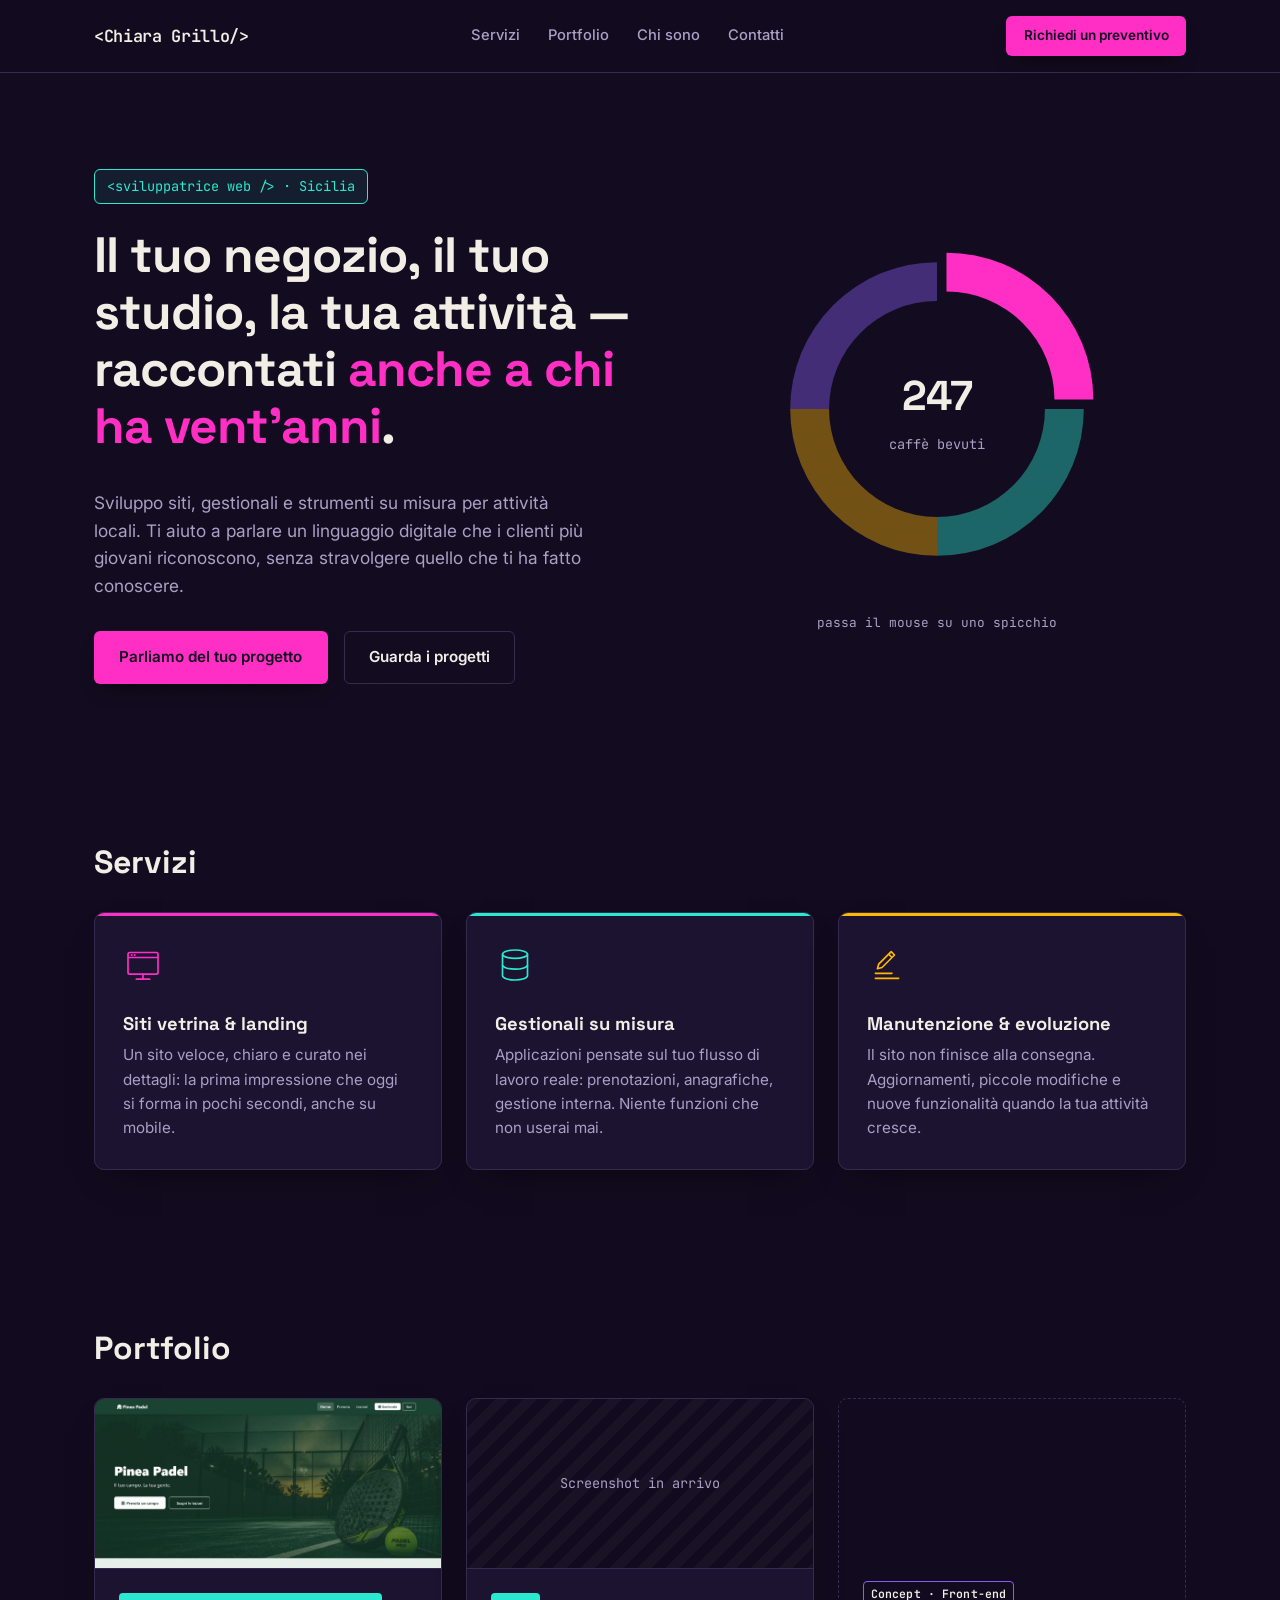
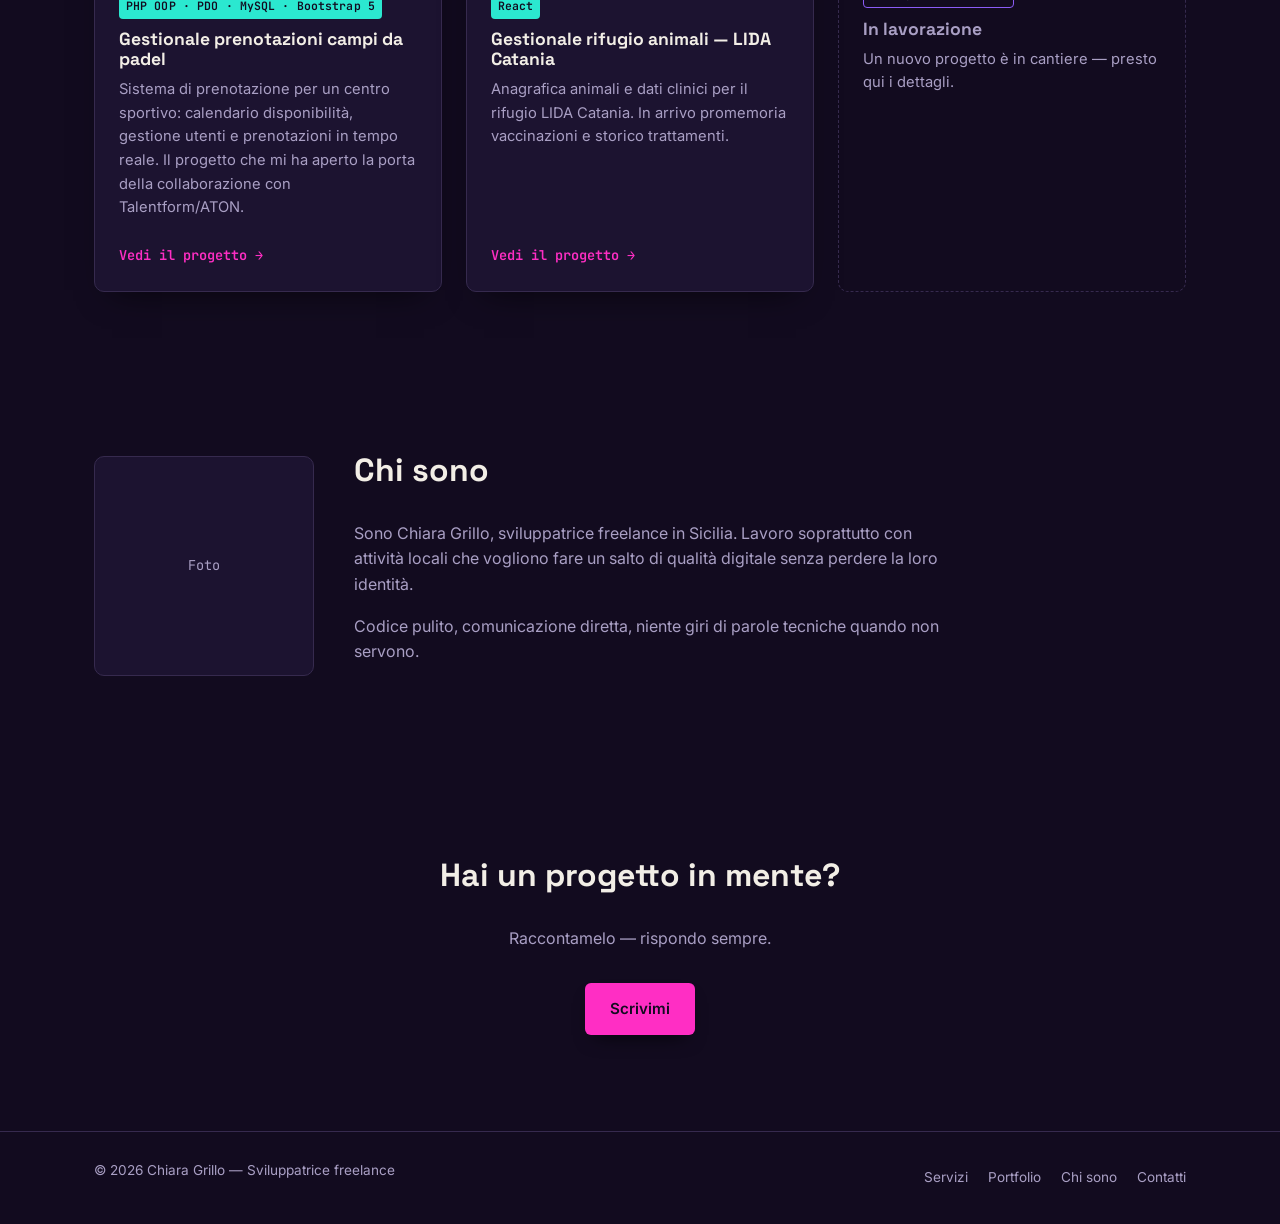
==== index.html @ 46afcff4 "init" ====
<!DOCTYPE html>
<html lang="it">
<head>
<meta charset="UTF-8">
<meta name="viewport" content="width=device-width, initial-scale=1.0">
<title>Chiara — Sviluppatrice freelance</title>
<meta name="description" content="Siti, gestionali e strumenti su misura per attività locali. Sviluppo web freelance in Sicilia.">

<link rel="preconnect" href="https://fonts.googleapis.com">
<link rel="preconnect" href="https://fonts.gstatic.com" crossorigin>
<link href="https://fonts.googleapis.com/css2?family=Space+Grotesk:wght@700&family=Inter:wght@400;500;600&family=JetBrains+Mono:wght@400;600&display=swap" rel="stylesheet">

<link rel="stylesheet" href="style.css">
</head>
<body>

<header class="site-header" id="top">
  <div class="container header__inner">
    <a href="#top" class="logo">&lt;Chiara Grillo/&gt;</a>
    <nav class="nav" aria-label="Navigazione principale">
      <a href="#servizi">Servizi</a>
      <a href="#portfolio">Portfolio</a>
      <a href="#chi-sono">Chi sono</a>
      <a href="#contatti">Contatti</a>
    </nav>
    <a href="#contatti" class="btn btn--primary btn--small">Richiedi un preventivo</a>
  </div>
</header>

<main>

  <section class="hero">
    <div class="container hero__inner">

      <div class="hero__content">
        <p class="eyebrow">&lt;sviluppatrice web /&gt; · Sicilia</p>
        <h1 class="hero__title">Il tuo negozio, il tuo studio, la tua attività — raccontati <span class="highlight">anche a chi ha vent'anni</span>.</h1>
        <p class="hero__subtitle">Sviluppo siti, gestionali e strumenti su misura per attività locali. Ti aiuto a parlare un linguaggio digitale che i clienti più giovani riconoscono, senza stravolgere quello che ti ha fatto conoscere.</p>
        <div class="hero__ctas">
          <a href="#contatti" class="btn btn--primary">Parliamo del tuo progetto</a>
          <a href="#portfolio" class="btn btn--outline">Guarda i progetti</a>
        </div>
      </div>

      <div class="hero__visual">
        <div class="ring" role="group" aria-label="Statistiche scherzose del mio lavoro — passa il mouse o tocca uno spicchio">
          <svg class="ring__svg" viewBox="-220 -220 440 440" width="380" height="380" aria-hidden="true">
            <path class="segment active" data-i="0" fill="#ff2ec4"
              d="M 0,-170 A170,170 0 0 1 170,0 L125,0 A125,125 0 0 0 0,-125 Z"
              tabindex="0" role="button" aria-label="247, caffè bevuti"></path>
            <path class="segment dim" data-i="1" fill="#2be8d0"
              d="M 170,0 A170,170 0 0 1 0,170 L0,125 A125,125 0 0 0 125,0 Z"
              tabindex="0" role="button" aria-label="1.842, bug schiacciati"></path>
            <path class="segment dim" data-i="2" fill="#ffb703"
              d="M 0,170 A170,170 0 0 1 -170,0 L-125,0 A125,125 0 0 0 0,125 Z"
              tabindex="0" role="button" aria-label="12.400, righe di codice circa"></path>
            <path class="segment dim" data-i="3" fill="#8b5cf6"
              d="M -170,0 A170,170 0 0 1 0,-170 L0,-125 A125,125 0 0 0 -125,0 Z"
              tabindex="0" role="button" aria-label="2, tastiere rotte"></path>
          </svg>
          <div class="ring__center" aria-live="polite" aria-atomic="true">
            <span class="ring__number">247</span>
            <span class="ring__label">caffè bevuti</span>
          </div>
        </div>
        <p class="ring-hint">passa il mouse su uno spicchio</p>
      </div>

    </div>
  </section>

  <section class="services" id="servizi">
    <div class="container">
      <h2 class="section-title">Servizi</h2>
      <div class="services__grid">

        <article class="service-card" style="--accent:#ff2ec4">
          <div class="service-card__bar"></div>
          <svg class="service-card__icon" viewBox="0 0 48 48" fill="none" aria-hidden="true">
            <rect x="6" y="9" width="36" height="26" rx="2" stroke="currentColor" stroke-width="2"/>
            <path d="M6 15h36" stroke="currentColor" stroke-width="2"/>
            <circle cx="10.5" cy="12" r="1.2" fill="currentColor"/>
            <circle cx="14" cy="12" r="1.2" fill="currentColor"/>
            <path d="M16 41h16M24 35v6" stroke="currentColor" stroke-width="2" stroke-linecap="round"/>
          </svg>
          <h3>Siti vetrina &amp; landing</h3>
          <p>Un sito veloce, chiaro e curato nei dettagli: la prima impressione che oggi si forma in pochi secondi, anche su mobile.</p>
        </article>

        <article class="service-card" style="--accent:#2be8d0">
          <div class="service-card__bar"></div>
          <svg class="service-card__icon" viewBox="0 0 48 48" fill="none" aria-hidden="true">
            <ellipse cx="24" cy="11" rx="15" ry="5" stroke="currentColor" stroke-width="2"/>
            <path d="M9 11v13c0 2.8 6.7 5 15 5s15-2.2 15-5V11" stroke="currentColor" stroke-width="2"/>
            <path d="M9 24v13c0 2.8 6.7 5 15 5s15-2.2 15-5V24" stroke="currentColor" stroke-width="2"/>
          </svg>
          <h3>Gestionali su misura</h3>
          <p>Applicazioni pensate sul tuo flusso di lavoro reale: prenotazioni, anagrafiche, gestione interna. Niente funzioni che non userai mai.</p>
        </article>

        <article class="service-card" style="--accent:#ffb703">
          <div class="service-card__bar"></div>
          <svg class="service-card__icon" viewBox="0 0 48 48" fill="none" aria-hidden="true">
            <path d="M29 8l4 4-15 15-5.5 1.5L14 23z" stroke="currentColor" stroke-width="2" stroke-linejoin="round"/>
            <path d="M26 11l4 4" stroke="currentColor" stroke-width="2"/>
            <path d="M10 34h20M10 40h28" stroke="currentColor" stroke-width="2" stroke-linecap="round"/>
          </svg>
          <h3>Manutenzione &amp; evoluzione</h3>
          <p>Il sito non finisce alla consegna. Aggiornamenti, piccole modifiche e nuove funzionalità quando la tua attività cresce.</p>
        </article>

      </div>
    </div>
  </section>

  <section class="portfolio" id="portfolio">
    <div class="container">
      <h2 class="section-title">Portfolio</h2>
      <div class="portfolio__grid">

        <article class="case-card">
          <div class="case-card__media">
            <img src="screenshot/padel/hero.jpg" alt="Homepage del gestionale Pinea Padel" loading="lazy">
          </div>
          <div class="case-card__body">
            <span class="tag">PHP OOP · PDO · MySQL · Bootstrap 5</span>
            <h3>Gestionale prenotazioni campi da padel</h3>
            <p>Sistema di prenotazione per un centro sportivo: calendario disponibilità, gestione utenti e prenotazioni in tempo reale. Il progetto che mi ha aperto la porta della collaborazione con Talentform/ATON.</p>
            <a href="progetti/padel.html" class="case-card__link">Vedi il progetto &rarr;</a>
          </div>
        </article>

        <article class="case-card">
          <div class="case-card__media">
            <!-- TODO: sostituire con screenshot reale del gestionale LIDA -->
            <span>Screenshot in arrivo</span>
          </div>
          <div class="case-card__body">
            <span class="tag">React</span>
            <h3>Gestionale rifugio animali — LIDA Catania</h3>
            <p>Anagrafica animali e dati clinici per il rifugio LIDA Catania. In arrivo promemoria vaccinazioni e storico trattamenti.</p>
            <!-- TODO: aggiungere link a repo/demo se disponibile -->
            <a href="#" class="case-card__link">Vedi il progetto &rarr;</a>
          </div>
        </article>

        <article class="case-card case-card--placeholder">
          <div class="case-card__body case-card__body--placeholder">
            <span class="tag tag--outline">Concept · Front-end</span>
            <h3>In lavorazione</h3>
            <p>Un nuovo progetto è in cantiere — presto qui i dettagli.</p>
          </div>
        </article>

      </div>
    </div>
  </section>

  <section class="about" id="chi-sono">
    <div class="container about__inner">
      <div class="about__photo">
        <!-- TODO: sostituire con foto reale -->
        <span>Foto</span>
      </div>
      <div class="about__text">
        <h2 class="section-title">Chi sono</h2>
        <p>Sono Chiara Grillo, sviluppatrice freelance in Sicilia. Lavoro soprattutto con attività locali che vogliono fare un salto di qualità digitale senza perdere la loro identità.</p>
        <p>Codice pulito, comunicazione diretta, niente giri di parole tecniche quando non servono.</p>
      </div>
    </div>
  </section>

  <section class="contact" id="contatti">
    <div class="container contact__inner">
      <h2 class="section-title">Hai un progetto in mente?</h2>
      <p>Raccontamelo — rispondo sempre.</p>
      <a href="mailto:chiarag295@gmail.com" class="btn btn--primary">Scrivimi</a>
    </div>
  </section>

</main>

<footer class="site-footer">
  <div class="container footer__inner">
    <p>&copy; 2026 Chiara Grillo — Sviluppatrice freelance</p>
    <nav class="footer__links" aria-label="Link footer">
      <a href="#servizi">Servizi</a>
      <a href="#portfolio">Portfolio</a>
      <a href="#chi-sono">Chi sono</a>
      <a href="#contatti">Contatti</a>
    </nav>
  </div>
</footer>

<script src="script.js"></script>
</body>
</html>
---- style.css ----
/* ==========================================================================
   Design tokens
   ========================================================================== */
:root {
  --bg: #120b1f;
  --surface: #1c1330;
  --border: #362a4e;
  --text: #f2eee6;
  --text-secondary: #a99fc4;

  --magenta: #ff2ec4;
  --cyan: #2be8d0;
  --gold: #ffb703;
  --violet: #8b5cf6;
  --dark-text: #120b1f;

  --shadow-soft: 0 16px 32px -18px rgba(0, 0, 0, 0.7);
  --shadow-btn: 0 10px 20px -10px rgba(0, 0, 0, 0.8);

  --radius-btn: 6px;
  --radius-card: 10px;

  --font-display: 'Space Grotesk', sans-serif;
  --font-body: 'Inter', sans-serif;
  --font-mono: 'JetBrains Mono', monospace;

  --container-width: 1140px;
}

/* ==========================================================================
   Reset
   ========================================================================== */
*, *::before, *::after { box-sizing: border-box; }
html, body { margin: 0; padding: 0; }
html { scroll-behavior: smooth; }
body {
  background: var(--bg);
  color: var(--text);
  font-family: var(--font-body);
  font-size: 1rem;
  line-height: 1.6;
  -webkit-font-smoothing: antialiased;
  position: relative;
}
img { max-width: 100%; display: block; }
a { color: inherit; text-decoration: none; }
h1, h2, h3 { font-family: var(--font-display); font-weight: 700; line-height: 1.15; margin: 0 0 0.6em; }
p { margin: 0 0 1em; }
ul { margin: 0; padding: 0; }
button { font: inherit; }

/* film-grain texture overlay */
body::before {
  content: "";
  position: fixed;
  inset: 0;
  z-index: 999;
  pointer-events: none;
  opacity: 0.05;
  mix-blend-mode: overlay;
  background-image: url("data:image/svg+xml;utf8,<svg xmlns='http://www.w3.org/2000/svg' width='120' height='120'><filter id='n'><feTurbulence type='fractalNoise' baseFrequency='0.9' numOctaves='2' stitchTiles='stitch'/></filter><rect width='100%25' height='100%25' filter='url(%23n)'/></svg>");
}

.container {
  width: 100%;
  max-width: var(--container-width);
  margin: 0 auto;
  padding: 0 24px;
}

.section-title {
  font-size: clamp(1.6rem, 2.5vw, 2.1rem);
  margin-bottom: 2rem;
}

/* ==========================================================================
   Buttons
   ========================================================================== */
.btn {
  display: inline-flex;
  align-items: center;
  justify-content: center;
  gap: 0.5em;
  padding: 0.85em 1.6em;
  border-radius: var(--radius-btn);
  font-family: var(--font-body);
  font-weight: 600;
  font-size: 0.95rem;
  border: 1px solid transparent;
  cursor: pointer;
  transition: transform 0.15s ease, background-color 0.15s ease, border-color 0.15s ease;
}
.btn--primary {
  background: var(--magenta);
  color: var(--dark-text);
  box-shadow: var(--shadow-btn);
}
.btn--primary:hover { transform: translateY(-2px); }
.btn--outline {
  background: transparent;
  color: var(--text);
  border-color: var(--border);
}
.btn--outline:hover { border-color: var(--text-secondary); transform: translateY(-2px); }
.btn--small { padding: 0.6em 1.2em; font-size: 0.85rem; }

/* ==========================================================================
   Header
   ========================================================================== */
.site-header {
  position: sticky;
  top: 0;
  z-index: 100;
  background: rgba(18, 11, 31, 0.85);
  backdrop-filter: blur(10px);
  border-bottom: 1px solid var(--border);
}
.header__inner {
  display: flex;
  align-items: center;
  justify-content: space-between;
  gap: 24px;
  padding-top: 16px;
  padding-bottom: 16px;
}
.logo {
  font-family: var(--font-mono);
  font-weight: 600;
  font-size: 1.05rem;
  letter-spacing: -0.02em;
  white-space: nowrap;
}
.nav {
  display: flex;
  gap: 28px;
  flex: 1;
  justify-content: center;
}
.nav a {
  font-size: 0.92rem;
  font-weight: 500;
  color: var(--text-secondary);
  transition: color 0.15s ease;
}
.nav a:hover { color: var(--text); }

@media (max-width: 780px) {
  .nav { display: none; }
}

/* ==========================================================================
   Hero
   ========================================================================== */
.hero {
  padding: 96px 0 80px;
}
.hero__inner {
  display: grid;
  grid-template-columns: 1.1fr 1fr;
  gap: 48px;
  align-items: center;
}
@media (max-width: 900px) {
  .hero__inner { grid-template-columns: 1fr; }
  .hero__visual { display: flex; flex-direction: column; align-items: center; }
}

.eyebrow {
  display: inline-block;
  font-family: var(--font-mono);
  font-size: 0.85rem;
  color: var(--cyan);
  border: 1px solid var(--cyan);
  background: rgba(43, 232, 208, 0.08);
  padding: 0.4em 0.9em;
  border-radius: var(--radius-btn);
  margin-bottom: 1.4rem;
}

.hero__title {
  font-size: clamp(2.1rem, 4vw, 3.1rem);
  letter-spacing: -0.02em;
  margin-bottom: 0.7em;
}
.hero__title .highlight { color: var(--magenta); }

.hero__subtitle {
  color: var(--text-secondary);
  font-size: 1.08rem;
  max-width: 46ch;
  margin-bottom: 2rem;
}

.hero__ctas {
  display: flex;
  gap: 16px;
  flex-wrap: wrap;
}

.hero__visual {
  display: flex;
  flex-direction: column;
  align-items: center;
  gap: 14px;
  min-width: 0;
}

.ring-hint {
  display: none;
  font-family: var(--font-mono);
  font-size: 0.8rem;
  color: var(--text-secondary);
  margin: 0;
}
html.js-ready .ring-hint { display: block; }

/* ==========================================================================
   Interactive ring
   ========================================================================== */
.ring {
  position: relative;
  width: 380px;
  height: 380px;
  max-width: 100%;
}
.ring__svg {
  width: 100%;
  height: 100%;
  overflow: visible;
}
.segment {
  cursor: pointer;
  transform-box: fill-box;
  transform-origin: center;
  transition: transform 0.28s cubic-bezier(.2, .8, .2, 1), opacity 0.28s ease;
}
.segment:focus-visible {
  outline: 2px solid var(--text);
  outline-offset: 3px;
}
.segment.dim { opacity: 0.4; }
.segment[data-i="0"].active { transform: translate(11px, -11px); }
.segment[data-i="1"].active { transform: translate(11px, 11px); }
.segment[data-i="2"].active { transform: translate(-11px, 11px); }
.segment[data-i="3"].active { transform: translate(-11px, -11px); }

.ring__center {
  position: absolute;
  inset: 0;
  display: flex;
  flex-direction: column;
  align-items: center;
  justify-content: center;
  text-align: center;
  pointer-events: none;
}
.ring__number {
  font-family: var(--font-display);
  font-weight: 700;
  font-size: 2.6rem;
  color: var(--text);
}
.ring__label {
  font-family: var(--font-mono);
  font-size: 0.85rem;
  color: var(--text-secondary);
  margin-top: 0.3em;
}

/* ==========================================================================
   Services
   ========================================================================== */
.services { padding: 80px 0; }
.services__grid {
  display: grid;
  grid-template-columns: repeat(auto-fit, minmax(260px, 1fr));
  gap: 24px;
}
.service-card {
  position: relative;
  background: var(--surface);
  border: 1px solid var(--border);
  border-radius: var(--radius-card);
  box-shadow: var(--shadow-soft);
  padding: 32px 28px 28px;
  overflow: hidden;
  color: var(--accent, var(--magenta));
}
.service-card__bar {
  position: absolute;
  top: 0; left: 0; right: 0;
  height: 3px;
  background: var(--accent, var(--magenta));
}
.service-card__icon {
  width: 40px;
  height: 40px;
  margin-bottom: 20px;
}
.service-card h3 {
  color: var(--text);
  font-size: 1.15rem;
  margin-bottom: 0.5em;
}
.service-card p {
  color: var(--text-secondary);
  font-size: 0.95rem;
  margin: 0;
}

/* ==========================================================================
   Portfolio
   ========================================================================== */
.portfolio { padding: 80px 0; }
.portfolio__grid {
  display: grid;
  grid-template-columns: repeat(auto-fit, minmax(300px, 1fr));
  gap: 24px;
}
.case-card {
  background: var(--surface);
  border: 1px solid var(--border);
  border-radius: var(--radius-card);
  box-shadow: var(--shadow-soft);
  overflow: hidden;
  display: flex;
  flex-direction: column;
}
.case-card__media {
  height: 170px;
  background:
    repeating-linear-gradient(135deg, rgba(255,255,255,0.03) 0 10px, transparent 10px 20px),
    var(--bg);
  border-bottom: 1px solid var(--border);
  display: flex;
  align-items: center;
  justify-content: center;
  color: var(--text-secondary);
  font-family: var(--font-mono);
  font-size: 0.85rem;
}
.case-card__body { padding: 24px; flex: 1; display: flex; flex-direction: column; }
.tag {
  display: inline-block;
  align-self: flex-start;
  background: var(--cyan);
  color: var(--dark-text);
  font-family: var(--font-mono);
  font-weight: 600;
  font-size: 0.72rem;
  letter-spacing: 0.01em;
  padding: 0.3em 0.6em;
  border-radius: 4px;
  margin-bottom: 0.9em;
}
.tag--outline {
  background: transparent;
  color: var(--text);
  border: 1px solid var(--violet);
}
.case-card h3 {
  font-size: 1.1rem;
  margin-bottom: 0.5em;
}
.case-card p {
  color: var(--text-secondary);
  font-size: 0.92rem;
  flex: 1;
}
.case-card__link {
  font-family: var(--font-mono);
  font-size: 0.85rem;
  font-weight: 600;
  color: var(--magenta);
  margin-top: 0.8em;
}
.case-card__link:hover { text-decoration: underline; }

.case-card--placeholder {
  background: transparent;
  border: 1px dashed var(--border);
  box-shadow: none;
}
.case-card__body--placeholder {
  align-items: flex-start;
  justify-content: center;
  min-height: 236px;
}
.case-card--placeholder h3 { color: var(--text-secondary); }
.case-card--placeholder p { color: var(--text-secondary); flex: none; }

/* ==========================================================================
   About
   ========================================================================== */
.about { padding: 80px 0; }
.about__inner {
  display: grid;
  grid-template-columns: 220px 1fr;
  gap: 40px;
  align-items: center;
}
@media (max-width: 700px) {
  .about__inner { grid-template-columns: 1fr; }
}
.about__photo {
  width: 220px;
  height: 220px;
  border-radius: var(--radius-card);
  background: var(--surface);
  border: 1px solid var(--border);
  display: flex;
  align-items: center;
  justify-content: center;
  color: var(--text-secondary);
  font-family: var(--font-mono);
  font-size: 0.85rem;
}
.about__text p { color: var(--text-secondary); max-width: 60ch; }

/* ==========================================================================
   Contact
   ========================================================================== */
.contact { padding: 96px 0; text-align: center; }
.contact__inner p {
  color: var(--text-secondary);
  margin-bottom: 2rem;
}

/* ==========================================================================
   Footer
   ========================================================================== */
.site-footer {
  border-top: 1px solid var(--border);
  padding: 28px 0;
}
.footer__inner {
  display: flex;
  flex-wrap: wrap;
  gap: 16px;
  align-items: center;
  justify-content: space-between;
  color: var(--text-secondary);
  font-size: 0.85rem;
}
.footer__links { display: flex; gap: 20px; }
.footer__links a { color: var(--text-secondary); }
.footer__links a:hover { color: var(--text); }

/* ==========================================================================
   Case study pages (progetti/)
   ========================================================================== */
.case-card__media img {
  width: 100%;
  height: 100%;
  object-fit: cover;
  display: block;
}

.case-detail__back {
  display: inline-block;
  color: var(--text-secondary);
  font-family: var(--font-mono);
  font-size: 0.85rem;
  padding: 20px 0;
  transition: color 0.15s ease;
}
.case-detail__back:hover { color: var(--text); }

.case-hero {
  padding: 64px 0 48px;
}
.case-hero h1 {
  font-family: var(--font-display);
  font-size: clamp(2rem, 3.6vw, 2.8rem);
  margin-bottom: 0.5em;
}
.case-hero p {
  color: var(--text-secondary);
  font-size: 1.05rem;
  max-width: 68ch;
  margin-bottom: 2rem;
}

.case-shot {
  border: 1px solid var(--border);
  border-radius: var(--radius-card);
  overflow: hidden;
  box-shadow: var(--shadow-soft);
}
.case-shot img { width: 100%; display: block; }
.case-shot + .case-shot { margin-top: 32px; }

.case-shot__caption {
  color: var(--text-secondary);
  font-family: var(--font-mono);
  font-size: 0.85rem;
  margin-top: 0.6em;
}

.case-section {
  padding: 64px 0;
  border-top: 1px solid var(--border);
}
.case-section h2 {
  font-size: clamp(1.5rem, 2.2vw, 1.9rem);
  margin-bottom: 0.8em;
}
.case-section p {
  color: var(--text-secondary);
  max-width: 68ch;
}

.case-cta {
  padding: 80px 0;
  text-align: center;
}
.case-cta p {
  color: var(--text-secondary);
  margin-bottom: 2rem;
}
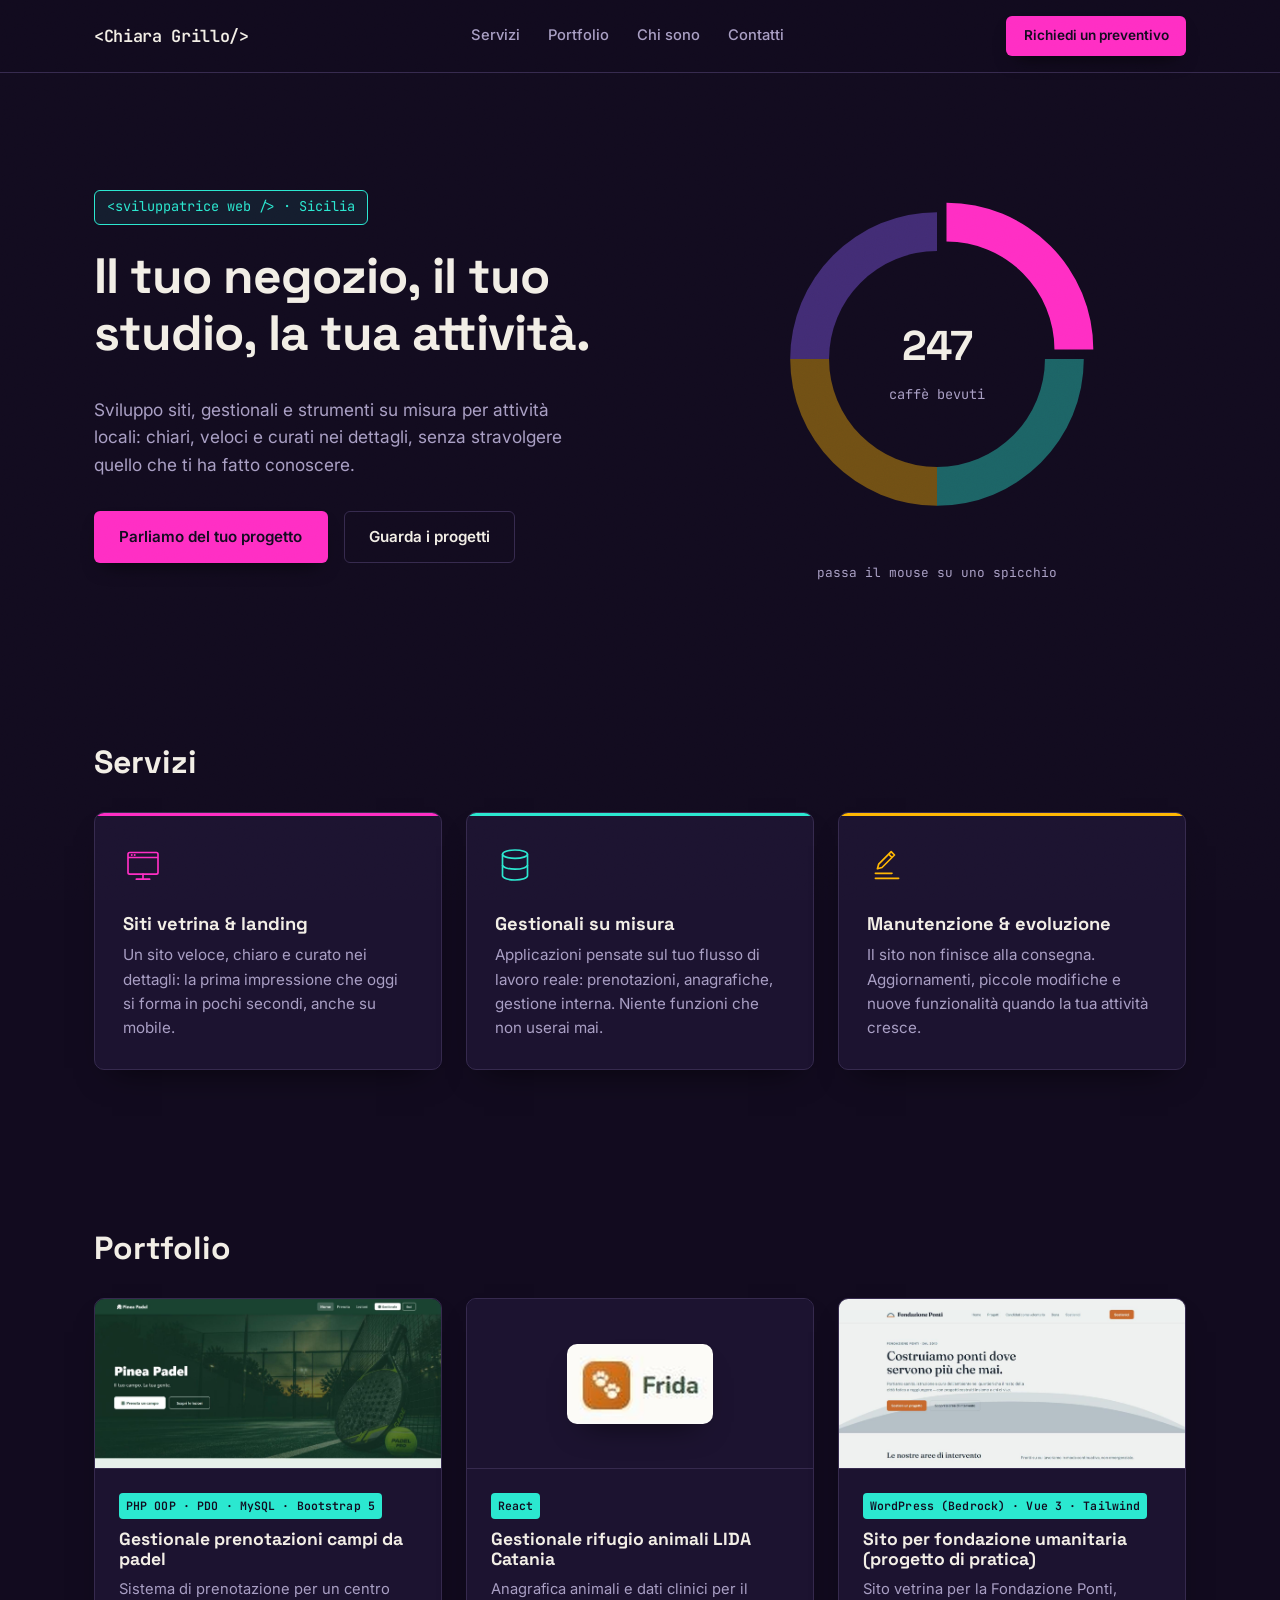
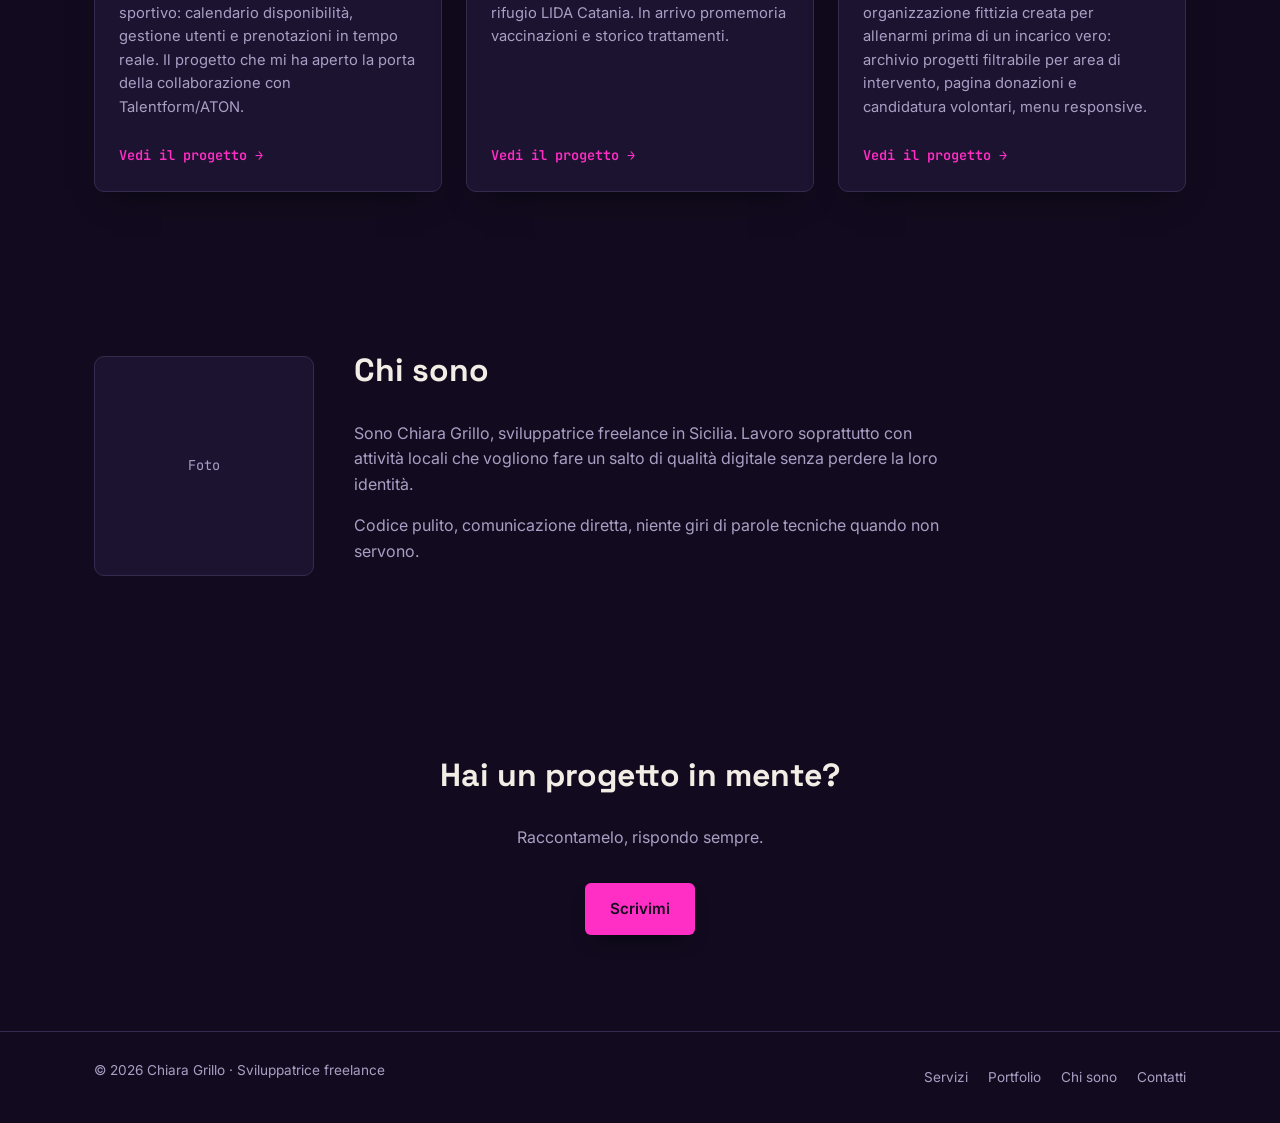
==== commit 6f9092d7: "aggiunta progetto ponti e fix mobile" ====
--- a/index.html
+++ b/index.html
@@ -3,7 +3,7 @@
 <head>
 <meta charset="UTF-8">
 <meta name="viewport" content="width=device-width, initial-scale=1.0">
-<title>Chiara — Sviluppatrice freelance</title>
+<title>Chiara Grillo · Sviluppatrice freelance</title>
 <meta name="description" content="Siti, gestionali e strumenti su misura per attività locali. Sviluppo web freelance in Sicilia.">
 
 <link rel="preconnect" href="https://fonts.googleapis.com">
@@ -17,13 +17,19 @@
 <header class="site-header" id="top">
   <div class="container header__inner">
     <a href="#top" class="logo">&lt;Chiara Grillo/&gt;</a>
-    <nav class="nav" aria-label="Navigazione principale">
+    <nav class="nav" id="site-nav" aria-label="Navigazione principale">
       <a href="#servizi">Servizi</a>
       <a href="#portfolio">Portfolio</a>
       <a href="#chi-sono">Chi sono</a>
       <a href="#contatti">Contatti</a>
+      <a href="#contatti" class="btn btn--primary btn--small nav__cta">Richiedi un preventivo</a>
     </nav>
-    <a href="#contatti" class="btn btn--primary btn--small">Richiedi un preventivo</a>
+    <button type="button" class="nav-toggle" aria-expanded="false" aria-controls="site-nav" aria-label="Apri il menu">
+      <span class="nav-toggle__bar"></span>
+      <span class="nav-toggle__bar"></span>
+      <span class="nav-toggle__bar"></span>
+    </button>
+    <a href="#contatti" class="btn btn--primary btn--small header__cta">Richiedi un preventivo</a>
   </div>
 </header>
 
@@ -34,8 +40,8 @@
 
       <div class="hero__content">
         <p class="eyebrow">&lt;sviluppatrice web /&gt; · Sicilia</p>
-        <h1 class="hero__title">Il tuo negozio, il tuo studio, la tua attività — raccontati <span class="highlight">anche a chi ha vent'anni</span>.</h1>
-        <p class="hero__subtitle">Sviluppo siti, gestionali e strumenti su misura per attività locali. Ti aiuto a parlare un linguaggio digitale che i clienti più giovani riconoscono, senza stravolgere quello che ti ha fatto conoscere.</p>
+        <h1 class="hero__title">Il tuo negozio, il tuo studio, la tua attività.</h1>
+        <p class="hero__subtitle">Sviluppo siti, gestionali e strumenti su misura per attività locali: chiari, veloci e curati nei dettagli, senza stravolgere quello che ti ha fatto conoscere.</p>
         <div class="hero__ctas">
           <a href="#contatti" class="btn btn--primary">Parliamo del tuo progetto</a>
           <a href="#portfolio" class="btn btn--outline">Guarda i progetti</a>
@@ -43,7 +49,7 @@
       </div>
 
       <div class="hero__visual">
-        <div class="ring" role="group" aria-label="Statistiche scherzose del mio lavoro — passa il mouse o tocca uno spicchio">
+        <div class="ring" role="group" aria-label="Statistiche scherzose del mio lavoro: passa il mouse o tocca uno spicchio">
           <svg class="ring__svg" viewBox="-220 -220 440 440" width="380" height="380" aria-hidden="true">
             <path class="segment active" data-i="0" fill="#ff2ec4"
               d="M 0,-170 A170,170 0 0 1 170,0 L125,0 A125,125 0 0 0 0,-125 Z"
@@ -131,24 +137,26 @@
         </article>
 
         <article class="case-card">
-          <div class="case-card__media">
-            <!-- TODO: sostituire con screenshot reale del gestionale LIDA -->
-            <span>Screenshot in arrivo</span>
+          <div class="case-card__media case-card__media--logo">
+            <img src="screenshot/frida/logo.png" alt="Logo dell'app Frida">
           </div>
           <div class="case-card__body">
             <span class="tag">React</span>
-            <h3>Gestionale rifugio animali — LIDA Catania</h3>
+            <h3>Gestionale rifugio animali LIDA Catania</h3>
             <p>Anagrafica animali e dati clinici per il rifugio LIDA Catania. In arrivo promemoria vaccinazioni e storico trattamenti.</p>
-            <!-- TODO: aggiungere link a repo/demo se disponibile -->
-            <a href="#" class="case-card__link">Vedi il progetto &rarr;</a>
-          </div>
-        </article>
-
-        <article class="case-card case-card--placeholder">
-          <div class="case-card__body case-card__body--placeholder">
-            <span class="tag tag--outline">Concept · Front-end</span>
-            <h3>In lavorazione</h3>
-            <p>Un nuovo progetto è in cantiere — presto qui i dettagli.</p>
+            <a href="progetti/frida.html" class="case-card__link">Vedi il progetto &rarr;</a>
+          </div>
+        </article>
+
+        <article class="case-card">
+          <div class="case-card__media">
+            <img src="screenshot/ponti/homepage-hero.jpg" alt="Homepage del sito Fondazione Ponti" loading="lazy">
+          </div>
+          <div class="case-card__body">
+            <span class="tag">WordPress (Bedrock) · Vue 3 · Tailwind</span>
+            <h3>Sito per fondazione umanitaria (progetto di pratica)</h3>
+            <p>Sito vetrina per la Fondazione Ponti, organizzazione fittizia creata per allenarmi prima di un incarico vero: archivio progetti filtrabile per area di intervento, pagina donazioni e candidatura volontari, menu responsive.</p>
+            <a href="progetti/ponti.html" class="case-card__link">Vedi il progetto &rarr;</a>
           </div>
         </article>
 
@@ -173,7 +181,7 @@
   <section class="contact" id="contatti">
     <div class="container contact__inner">
       <h2 class="section-title">Hai un progetto in mente?</h2>
-      <p>Raccontamelo — rispondo sempre.</p>
+      <p>Raccontamelo, rispondo sempre.</p>
       <a href="mailto:chiarag295@gmail.com" class="btn btn--primary">Scrivimi</a>
     </div>
   </section>
@@ -182,7 +190,7 @@
 
 <footer class="site-footer">
   <div class="container footer__inner">
-    <p>&copy; 2026 Chiara Grillo — Sviluppatrice freelance</p>
+    <p>&copy; 2026 Chiara Grillo · Sviluppatrice freelance</p>
     <nav class="footer__links" aria-label="Link footer">
       <a href="#servizi">Servizi</a>
       <a href="#portfolio">Portfolio</a>
--- a/style.css
+++ b/style.css
@@ -144,8 +144,61 @@
 }
 .nav a:hover { color: var(--text); }
 
+.nav-toggle {
+  display: none;
+  flex-direction: column;
+  justify-content: center;
+  align-items: center;
+  gap: 5px;
+  width: 40px;
+  height: 40px;
+  padding: 0;
+  border: 1px solid var(--border);
+  border-radius: var(--radius-btn);
+  background: transparent;
+  cursor: pointer;
+  flex-shrink: 0;
+}
+.nav-toggle__bar {
+  display: block;
+  width: 18px;
+  height: 2px;
+  background: var(--text);
+  transition: transform 0.15s ease, opacity 0.15s ease;
+}
+.nav-toggle[aria-expanded="true"] .nav-toggle__bar:nth-child(1) { transform: translateY(7px) rotate(45deg); }
+.nav-toggle[aria-expanded="true"] .nav-toggle__bar:nth-child(2) { opacity: 0; }
+.nav-toggle[aria-expanded="true"] .nav-toggle__bar:nth-child(3) { transform: translateY(-7px) rotate(-45deg); }
+
+.nav__cta { display: none; }
+
 @media (max-width: 780px) {
-  .nav { display: none; }
+  .header__cta { display: none; }
+  .nav-toggle { display: flex; }
+
+  .nav {
+    display: none;
+    position: absolute;
+    top: 100%;
+    left: 0;
+    right: 0;
+    flex-direction: column;
+    gap: 4px;
+    background: var(--surface);
+    border-bottom: 1px solid var(--border);
+    padding: 8px 24px 20px;
+  }
+  .nav.is-open { display: flex; }
+  .nav a:not(.nav__cta) {
+    padding: 0.6em 0;
+    border-top: 1px solid var(--border);
+  }
+  .nav a:first-child { border-top: none; }
+  .nav__cta {
+    display: inline-flex;
+    margin-top: 12px;
+    align-self: flex-start;
+  }
 }
 
 /* ==========================================================================
@@ -314,7 +367,7 @@
 .portfolio { padding: 80px 0; }
 .portfolio__grid {
   display: grid;
-  grid-template-columns: repeat(auto-fit, minmax(300px, 1fr));
+  grid-template-columns: repeat(auto-fit, minmax(260px, 1fr));
   gap: 24px;
 }
 .case-card {
@@ -518,3 +571,85 @@
   color: var(--text-secondary);
   margin-bottom: 2rem;
 }
+
+/* Screenshot mobile (case study Frida): larghezza fissa invece di
+   riempire tutto il container, altrimenti vengono stirati e sgranati */
+.case-shot--phone {
+  max-width: 320px;
+  margin-left: auto;
+  margin-right: auto;
+}
+
+.case-shot--phone .case-shot__caption {
+  text-align: center;
+}
+
+.case-shot-row {
+  display: flex;
+  flex-wrap: wrap;
+  justify-content: center;
+  align-items: flex-start;
+  gap: 24px;
+}
+
+.case-shot-row .case-shot--phone {
+  margin-left: 0;
+  margin-right: 0;
+}
+
+/* la regola .case-shot + .case-shot (da MOD2) aggiunge margin-top tra
+   screenshot impilati: dentro una riga affiancata non deve applicarsi,
+   ci pensa già il gap del flex */
+.case-shot-row .case-shot + .case-shot {
+  margin-top: 0;
+}
+
+/* Anteprima a logo per la card LIDA in home, invece dello screenshot
+   a piena larghezza usato dalla card padel */
+.case-card__media--logo {
+  display: flex;
+  align-items: center;
+  justify-content: center;
+  background: var(--surface);
+  padding: 26px;
+}
+
+.case-card__media--logo img {
+  width: auto;
+  height: auto;
+  max-width: 68%;
+  max-height: 68%;
+  object-fit: contain;
+  border-radius: var(--radius-card);
+  box-shadow: var(--shadow-soft);
+}
+
+.case-shot-aside {
+  display: flex;
+  flex-direction: column;
+  align-items: center;
+  gap: 16px;
+}
+
+.case-shot-aside .case-shot--phone {
+  margin-left: 0;
+  margin-right: 0;
+}
+
+.case-shot-aside .case-shot__caption--aside {
+  margin-top: 0;
+  text-align: center;
+}
+
+@media (min-width: 700px) {
+  .case-shot-aside {
+    flex-direction: row;
+    align-items: center;
+    justify-content: center;
+    gap: 40px;
+  }
+  .case-shot-aside .case-shot__caption--aside {
+    text-align: left;
+    max-width: 260px;
+  }
+}
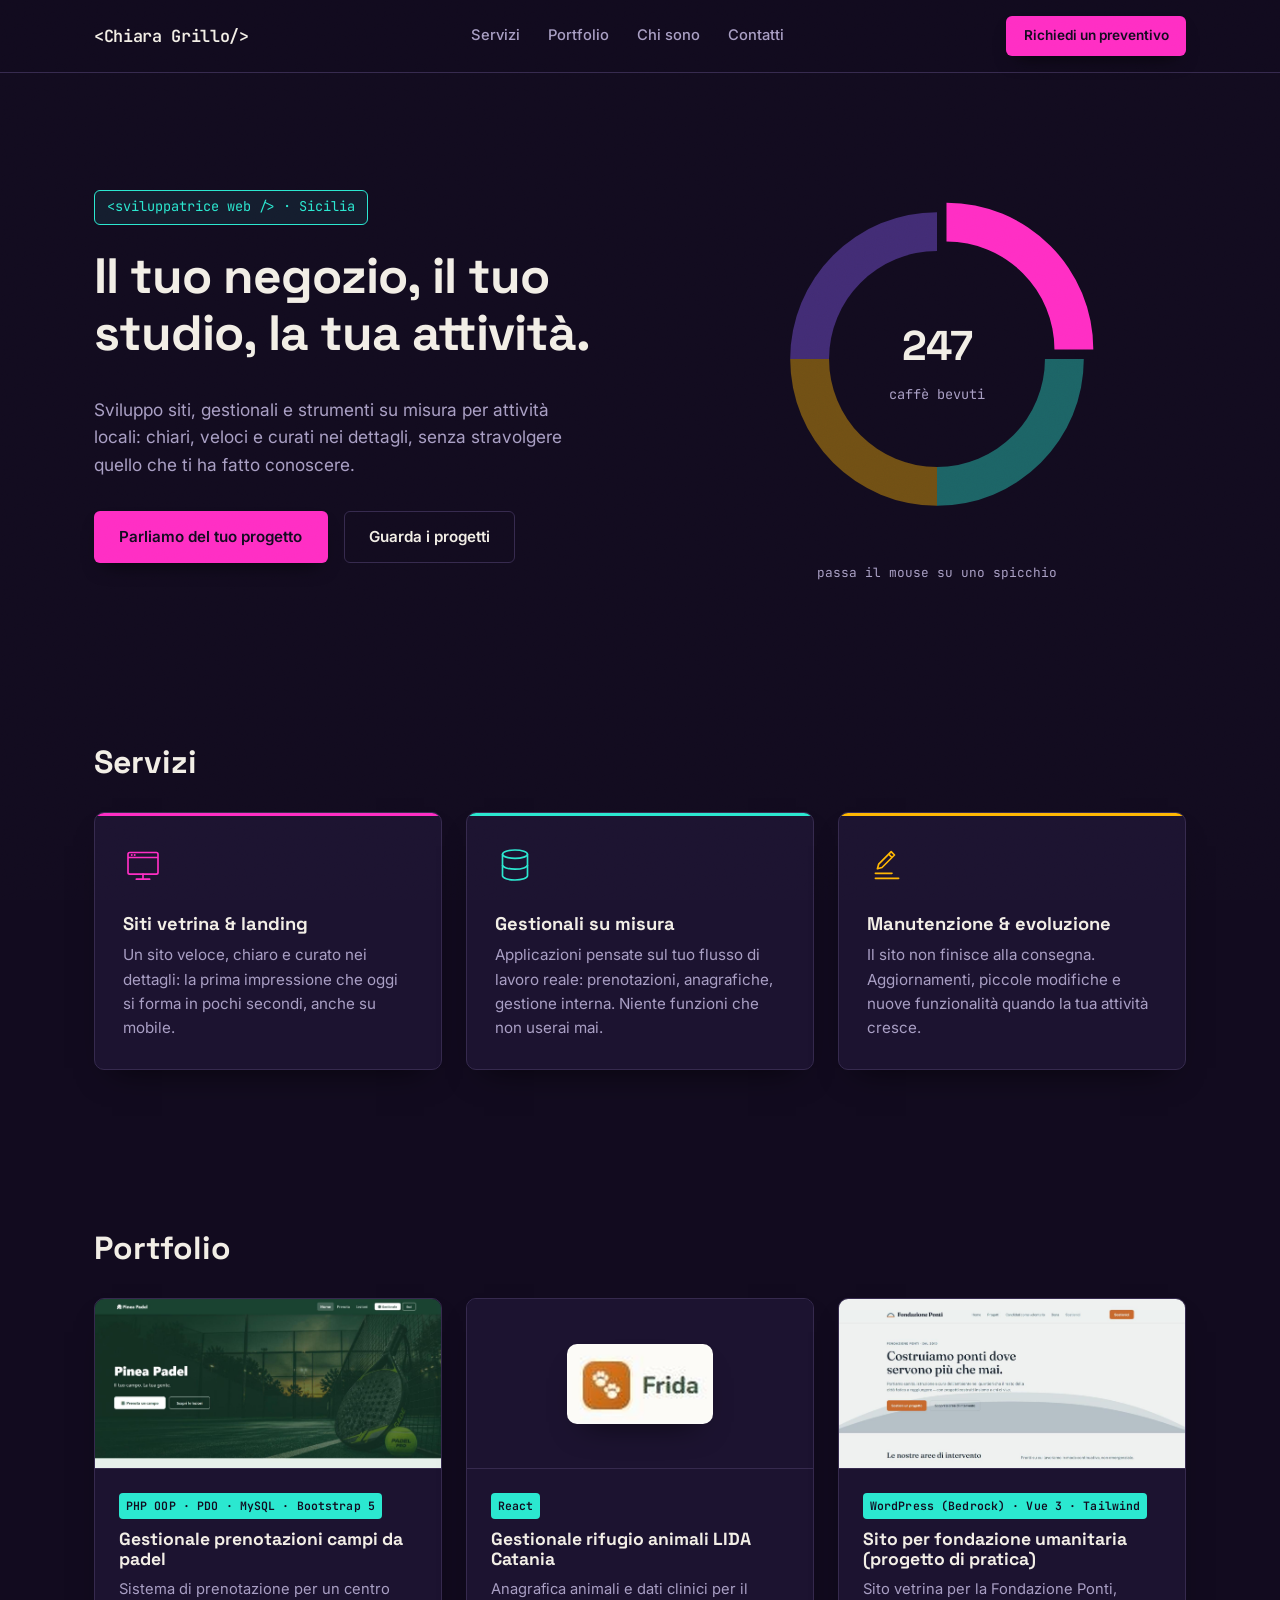
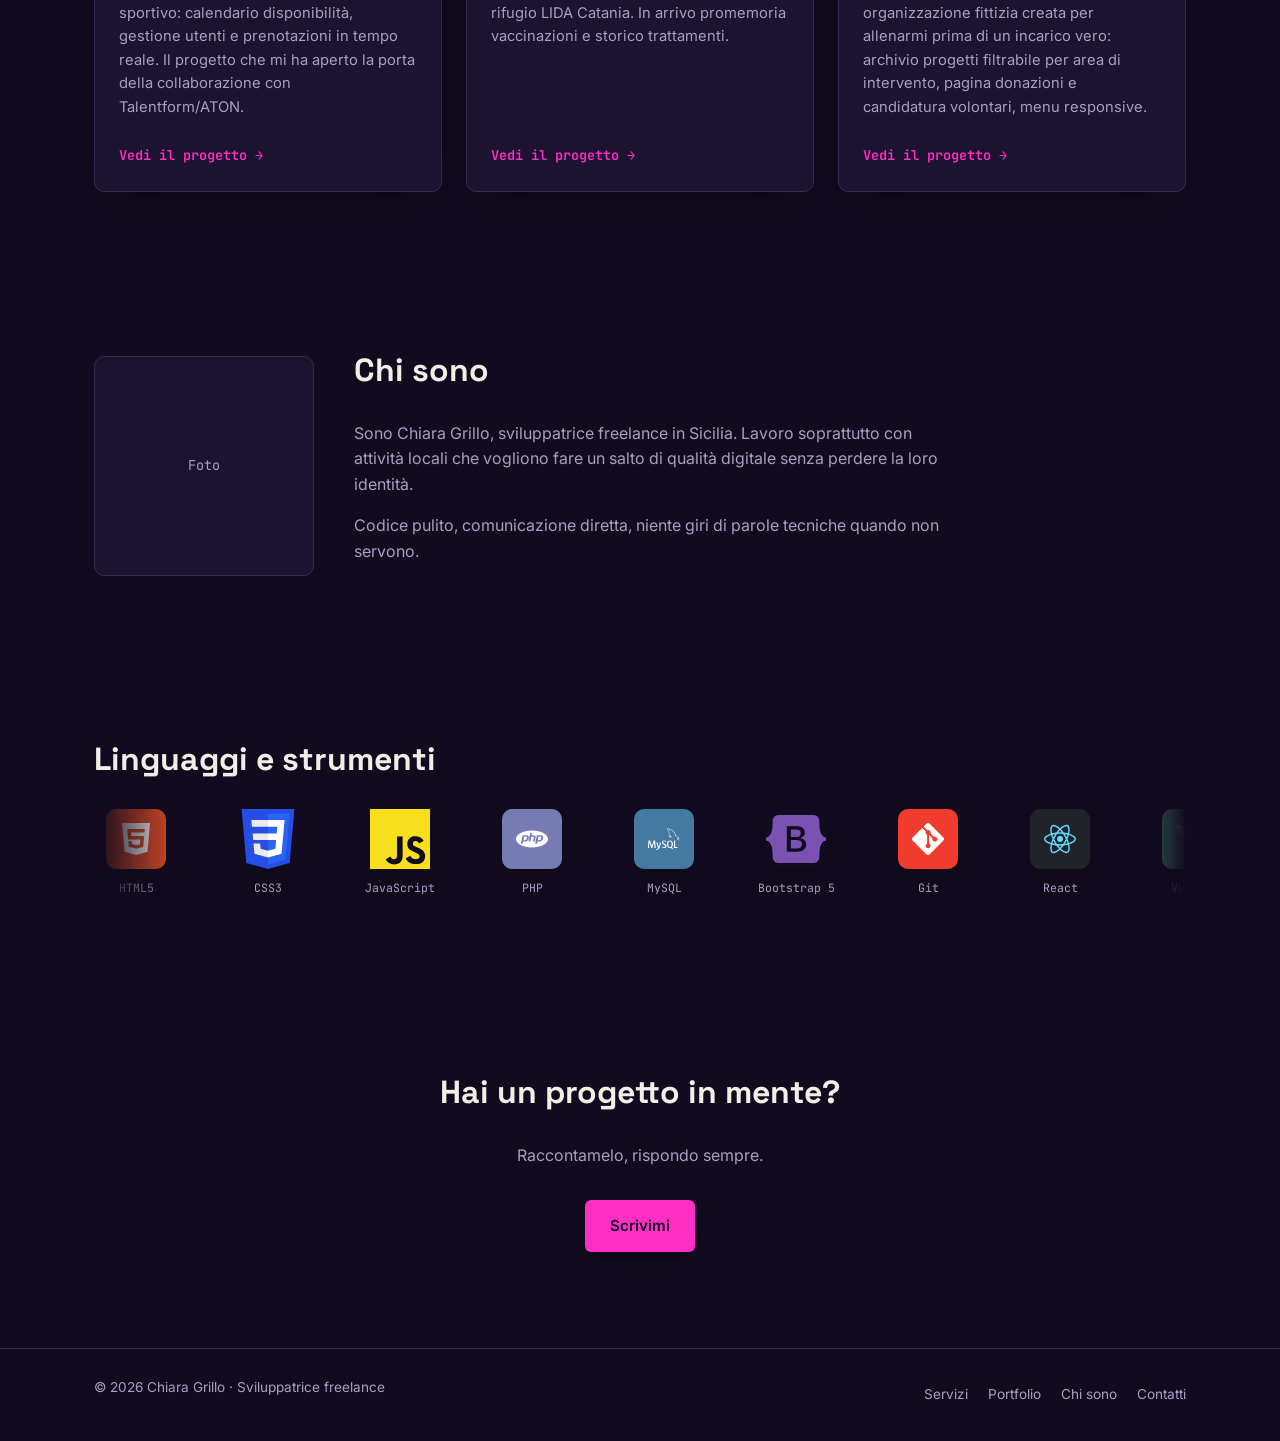
==== commit 7c7e6185: "MOD13b: carosello loghi linguaggi/strumenti in home Sostituisce la sezione a tag testuali (mai andat" ====
--- a/index.html
+++ b/index.html
@@ -178,6 +178,15 @@
     </div>
   </section>
 
+  <section class="skills" id="competenze">
+    <div class="container">
+      <h2 class="section-title">Linguaggi e strumenti</h2>
+      <div class="skills-carousel">
+        <div class="skills-carousel__track" id="skillsTrack"></div>
+      </div>
+    </div>
+  </section>
+
   <section class="contact" id="contatti">
     <div class="container contact__inner">
       <h2 class="section-title">Hai un progetto in mente?</h2>
--- a/style.css
+++ b/style.css
@@ -471,6 +471,59 @@
 .about__text p { color: var(--text-secondary); max-width: 60ch; }
 
 /* ==========================================================================
+   Skills
+   ========================================================================== */
+.skills { padding: 80px 0; }
+.skills .section-title { margin: 0 0 2rem; }
+
+.skills-carousel {
+  overflow: hidden;
+  -webkit-mask-image: linear-gradient(90deg, transparent, #000 8%, #000 92%, transparent);
+  mask-image: linear-gradient(90deg, transparent, #000 8%, #000 92%, transparent);
+}
+.skills-carousel__track {
+  display: flex;
+  width: max-content;
+  gap: 48px;
+  animation: skills-scroll 26s linear infinite;
+}
+.skills-carousel:hover .skills-carousel__track {
+  animation-play-state: paused;
+}
+@keyframes skills-scroll {
+  from { transform: translateX(0); }
+  to { transform: translateX(-50%); }
+}
+@media (prefers-reduced-motion: reduce) {
+  .skills-carousel__track { animation: none; }
+}
+
+.skill-badge {
+  display: flex;
+  flex-direction: column;
+  align-items: center;
+  gap: 10px;
+  flex-shrink: 0;
+  width: 84px;
+}
+.skill-badge__icon {
+  width: 60px;
+  height: 60px;
+  border-radius: var(--radius-card);
+  display: flex;
+  align-items: center;
+  justify-content: center;
+  box-shadow: var(--shadow-soft);
+}
+.skill-badge__label {
+  font-family: var(--font-mono);
+  font-size: 0.72rem;
+  color: var(--text-secondary);
+  text-align: center;
+  white-space: nowrap;
+}
+
+/* ==========================================================================
    Contact
    ========================================================================== */
 .contact { padding: 96px 0; text-align: center; }
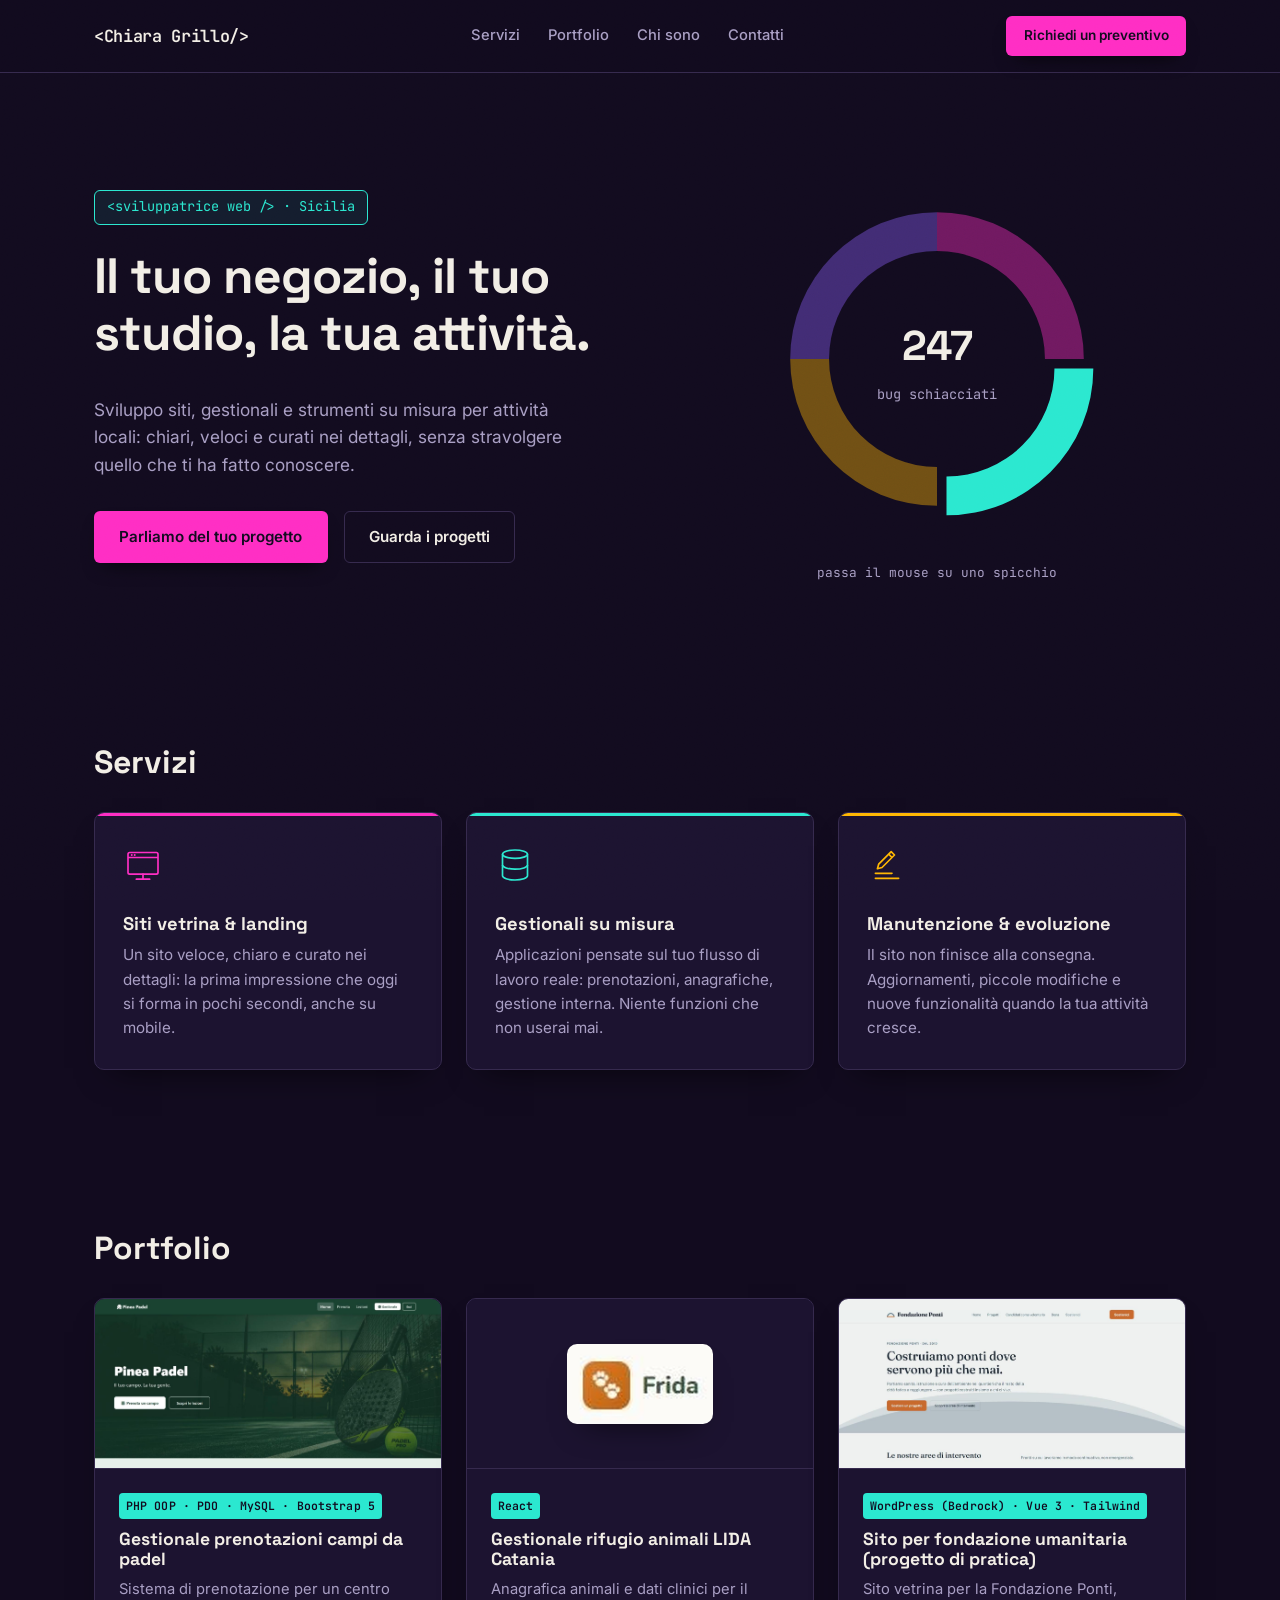
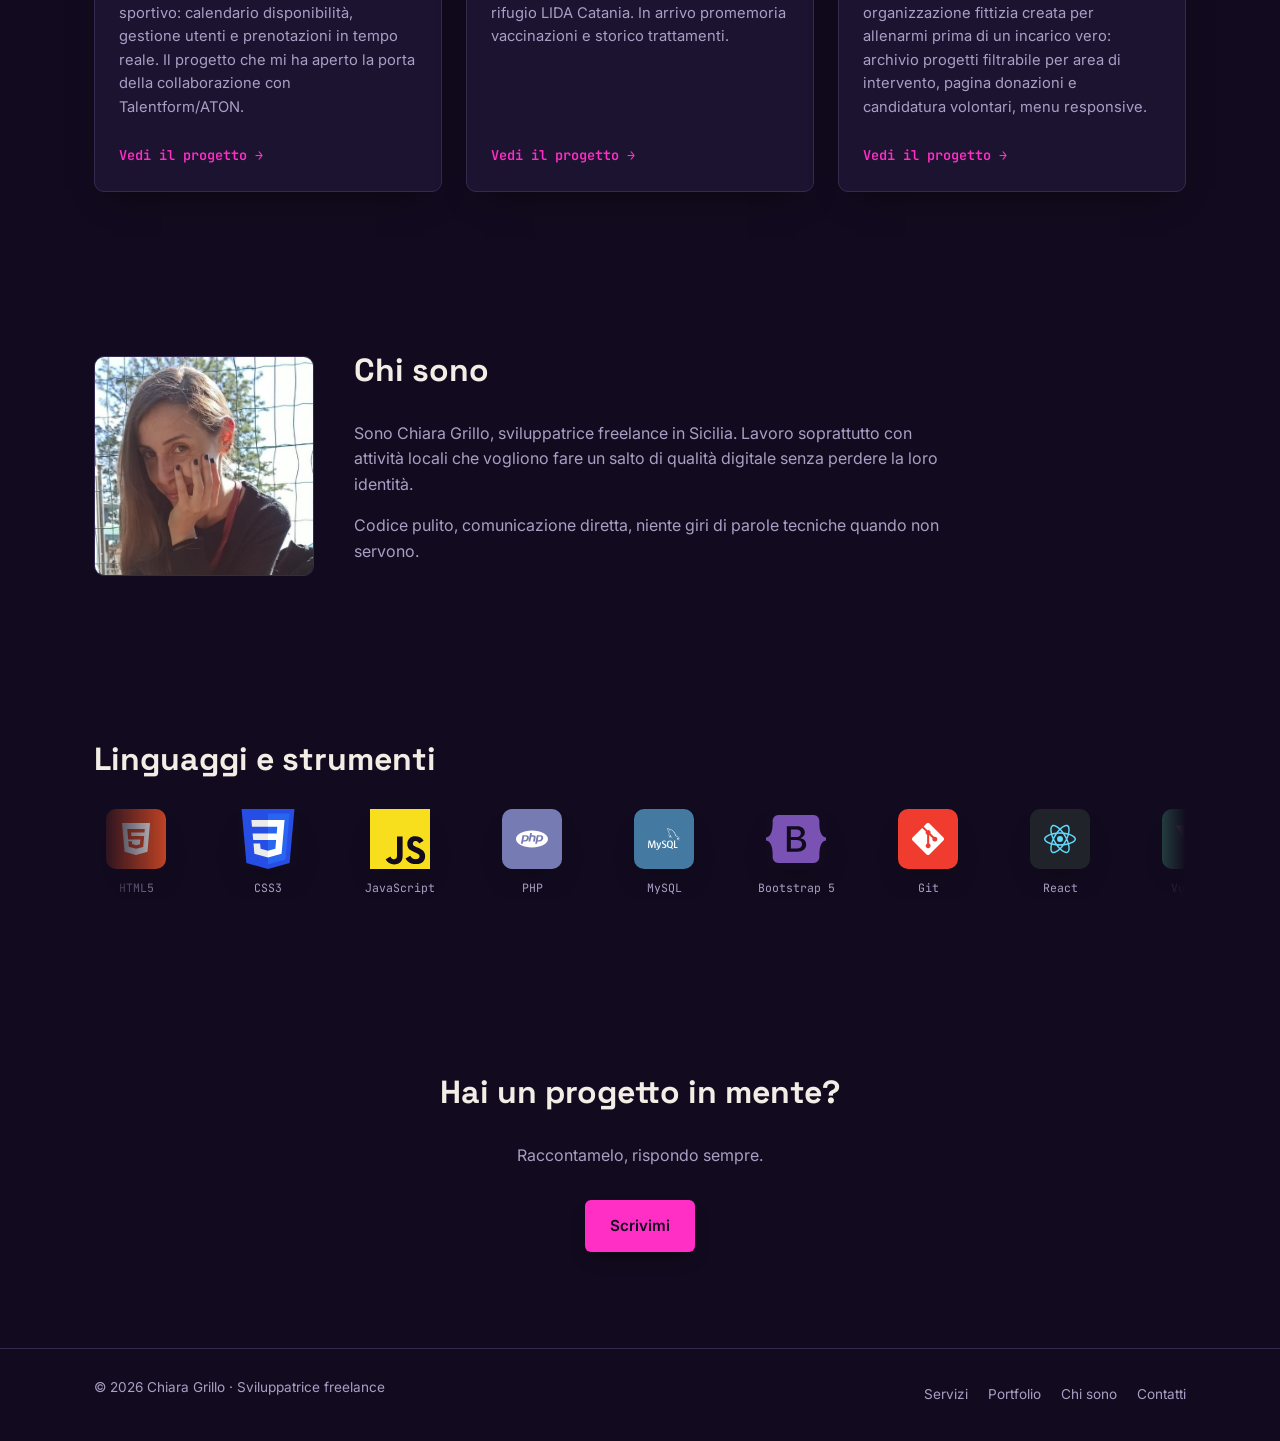
==== commit d2023676: "MOD14: foto reale nella sezione Chi sono Sostituisce il placeholder "Foto" con l'immagine reale (img" ====
--- a/index.html
+++ b/index.html
@@ -167,8 +167,7 @@
   <section class="about" id="chi-sono">
     <div class="container about__inner">
       <div class="about__photo">
-        <!-- TODO: sostituire con foto reale -->
-        <span>Foto</span>
+        <img src="img/chiara.jpg" alt="Foto di Chiara Grillo" width="220" height="220">
       </div>
       <div class="about__text">
         <h2 class="section-title">Chi sono</h2>
--- a/style.css
+++ b/style.css
@@ -461,12 +461,13 @@
   border-radius: var(--radius-card);
   background: var(--surface);
   border: 1px solid var(--border);
-  display: flex;
-  align-items: center;
-  justify-content: center;
-  color: var(--text-secondary);
-  font-family: var(--font-mono);
-  font-size: 0.85rem;
+  overflow: hidden;
+  flex-shrink: 0;
+}
+.about__photo img {
+  width: 100%;
+  height: 100%;
+  object-fit: cover;
 }
 .about__text p { color: var(--text-secondary); max-width: 60ch; }
 
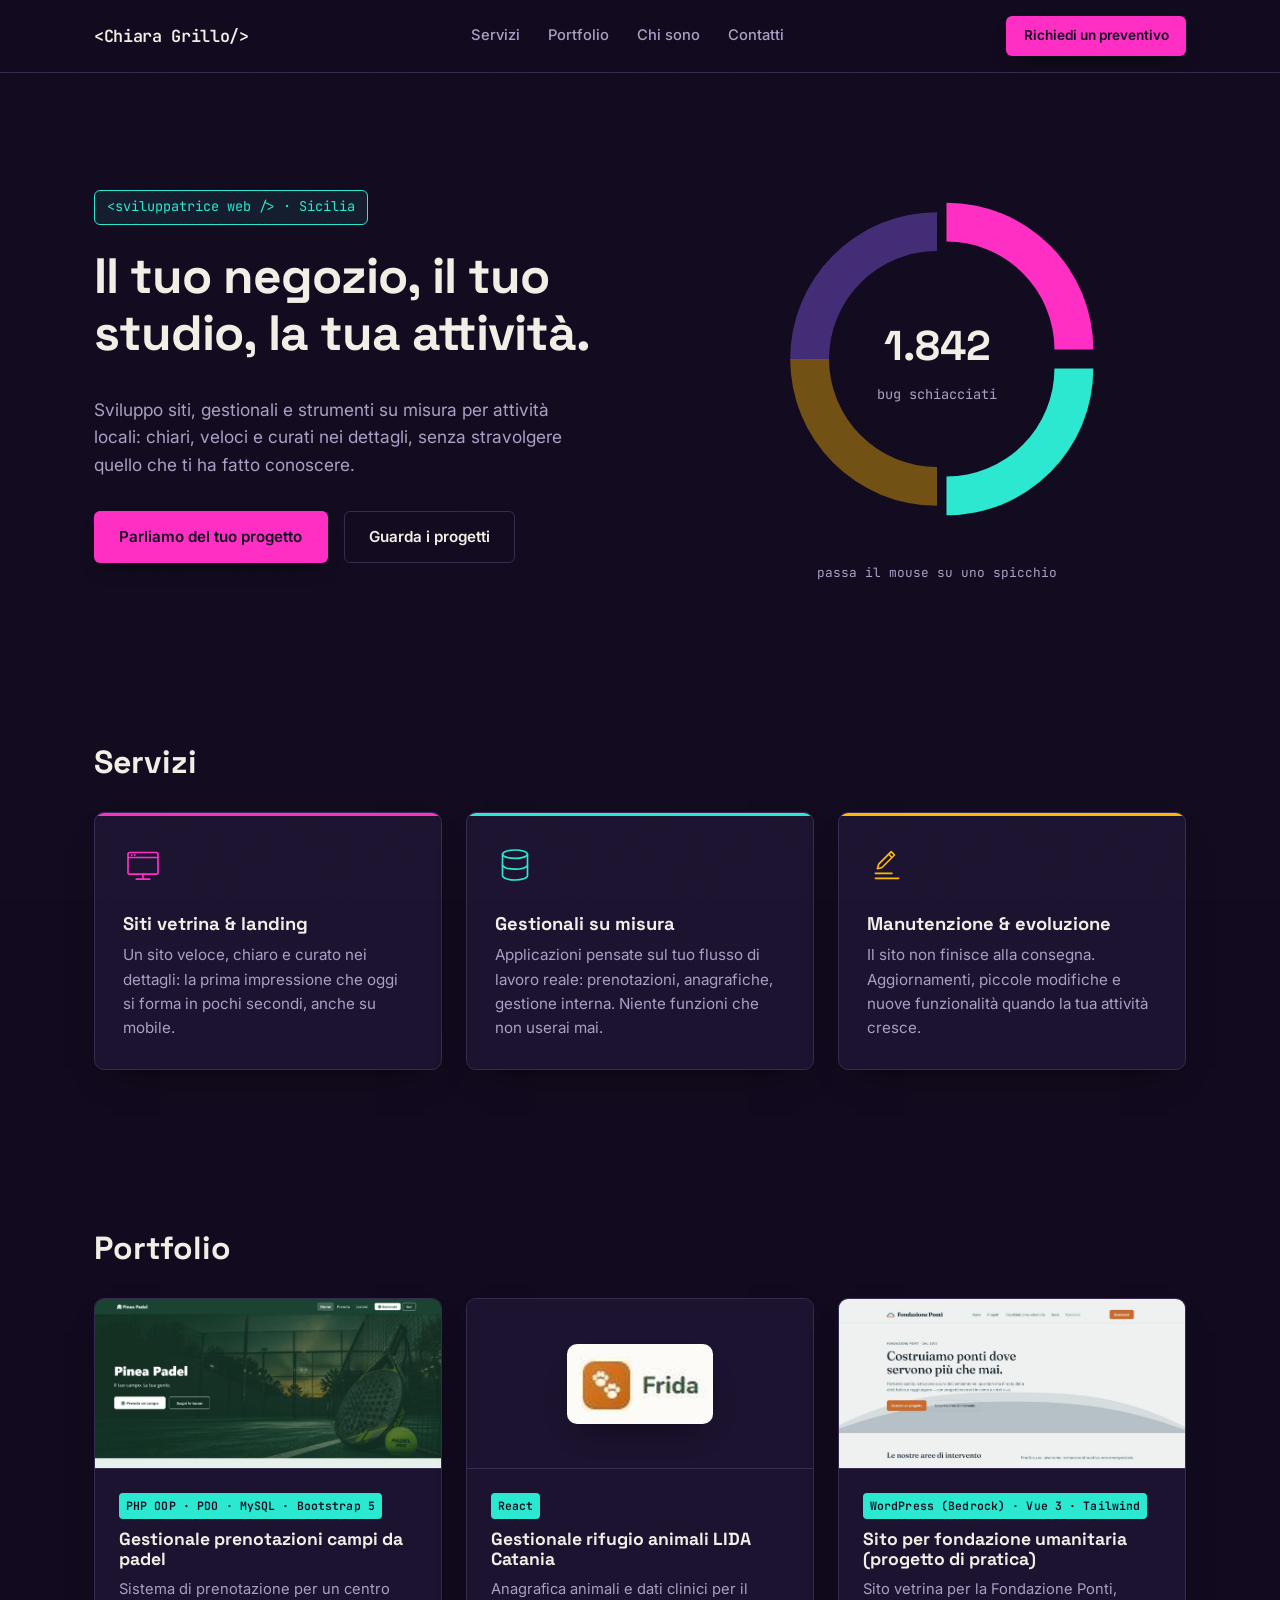
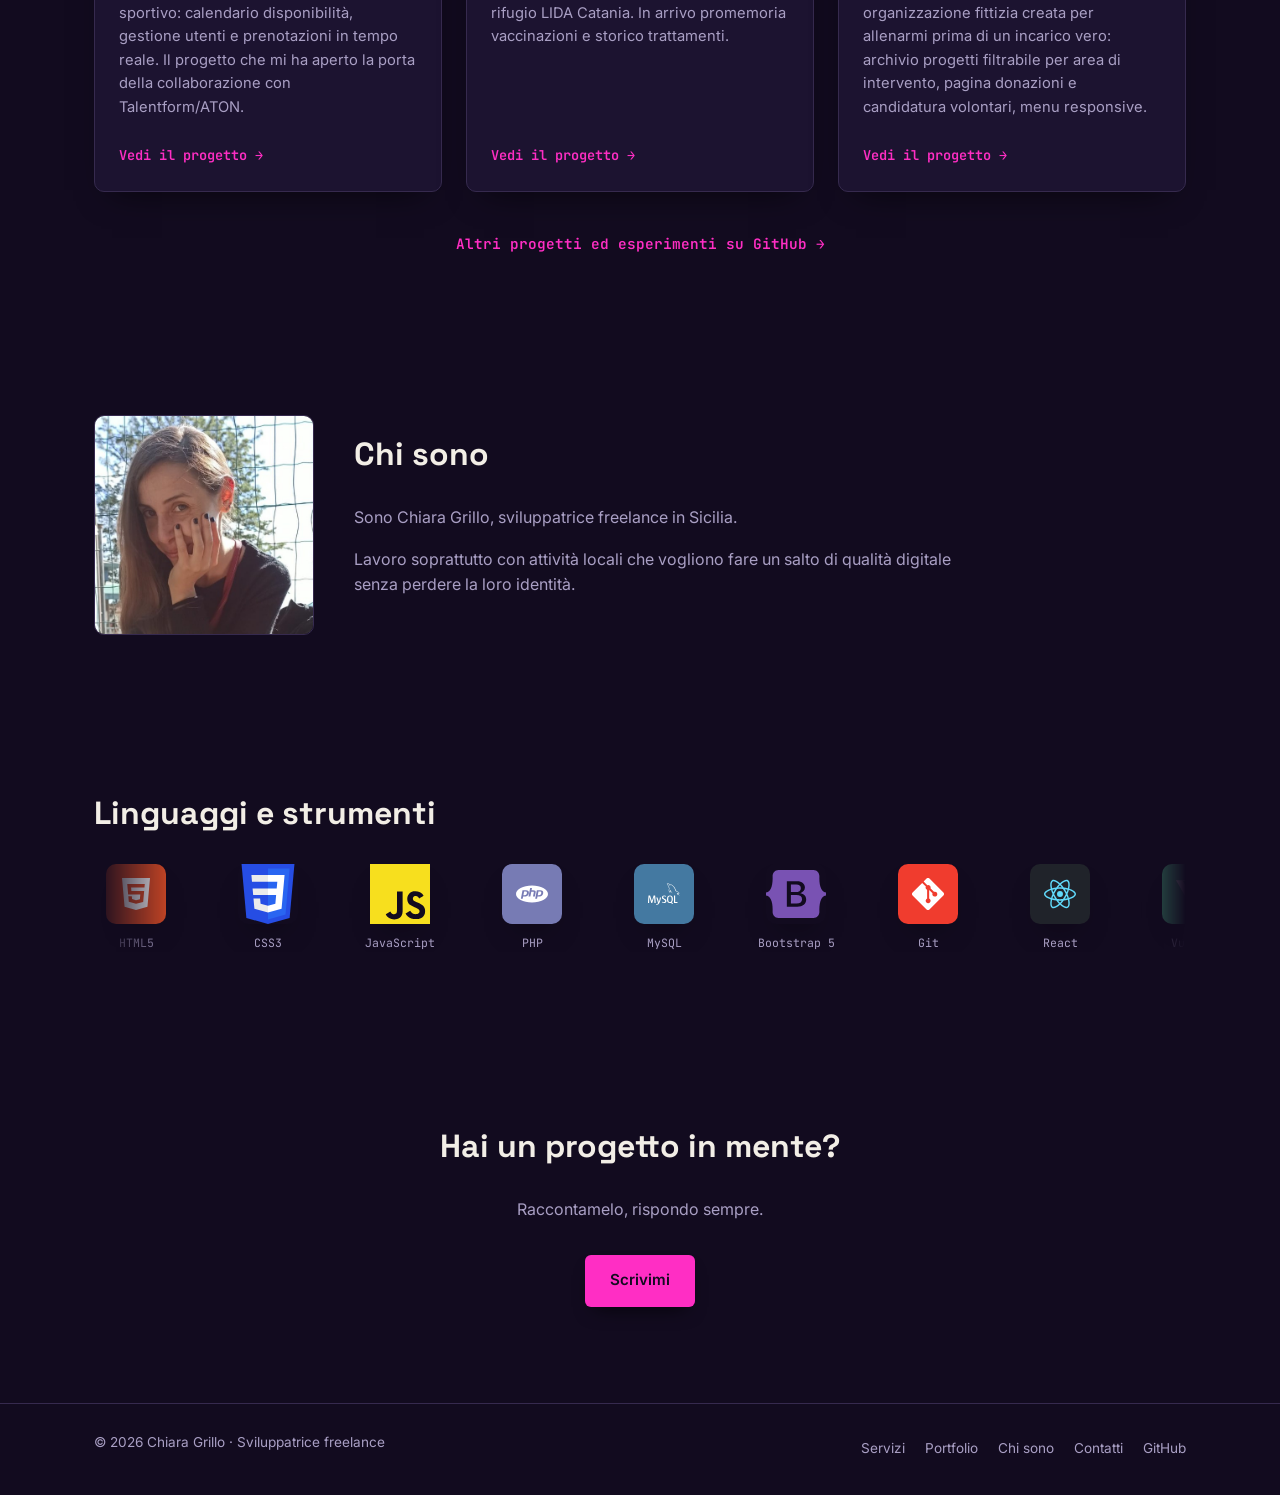
==== commit e5f651aa: "MOD15: link GitHub in footer/portfolio, pulizia testo Chi sono Aggiunge il link a GitHub nel footer " ====
--- a/index.html
+++ b/index.html
@@ -161,6 +161,7 @@
         </article>
 
       </div>
+      <a href="https://github.com/ChiaraInMiniatura" target="_blank" rel="noopener noreferrer" class="portfolio__more">Altri progetti ed esperimenti su GitHub &rarr;</a>
     </div>
   </section>
 
@@ -171,8 +172,8 @@
       </div>
       <div class="about__text">
         <h2 class="section-title">Chi sono</h2>
-        <p>Sono Chiara Grillo, sviluppatrice freelance in Sicilia. Lavoro soprattutto con attività locali che vogliono fare un salto di qualità digitale senza perdere la loro identità.</p>
-        <p>Codice pulito, comunicazione diretta, niente giri di parole tecniche quando non servono.</p>
+        <p>Sono Chiara Grillo, sviluppatrice freelance in Sicilia.</p>
+        <p>Lavoro soprattutto con attività locali che vogliono fare un salto di qualità digitale senza perdere la loro identità.</p>
       </div>
     </div>
   </section>
@@ -204,6 +205,7 @@
       <a href="#portfolio">Portfolio</a>
       <a href="#chi-sono">Chi sono</a>
       <a href="#contatti">Contatti</a>
+      <a href="https://github.com/ChiaraInMiniatura" target="_blank" rel="noopener noreferrer">GitHub</a>
     </nav>
   </div>
 </footer>
--- a/style.css
+++ b/style.css
@@ -471,6 +471,17 @@
 }
 .about__text p { color: var(--text-secondary); max-width: 60ch; }
 
+.portfolio__more {
+  display: block;
+  margin-top: 40px;
+  text-align: center;
+  font-family: var(--font-mono);
+  font-size: 0.9rem;
+  font-weight: 600;
+  color: var(--magenta);
+}
+.portfolio__more:hover { text-decoration: underline; }
+
 /* ==========================================================================
    Skills
    ========================================================================== */
